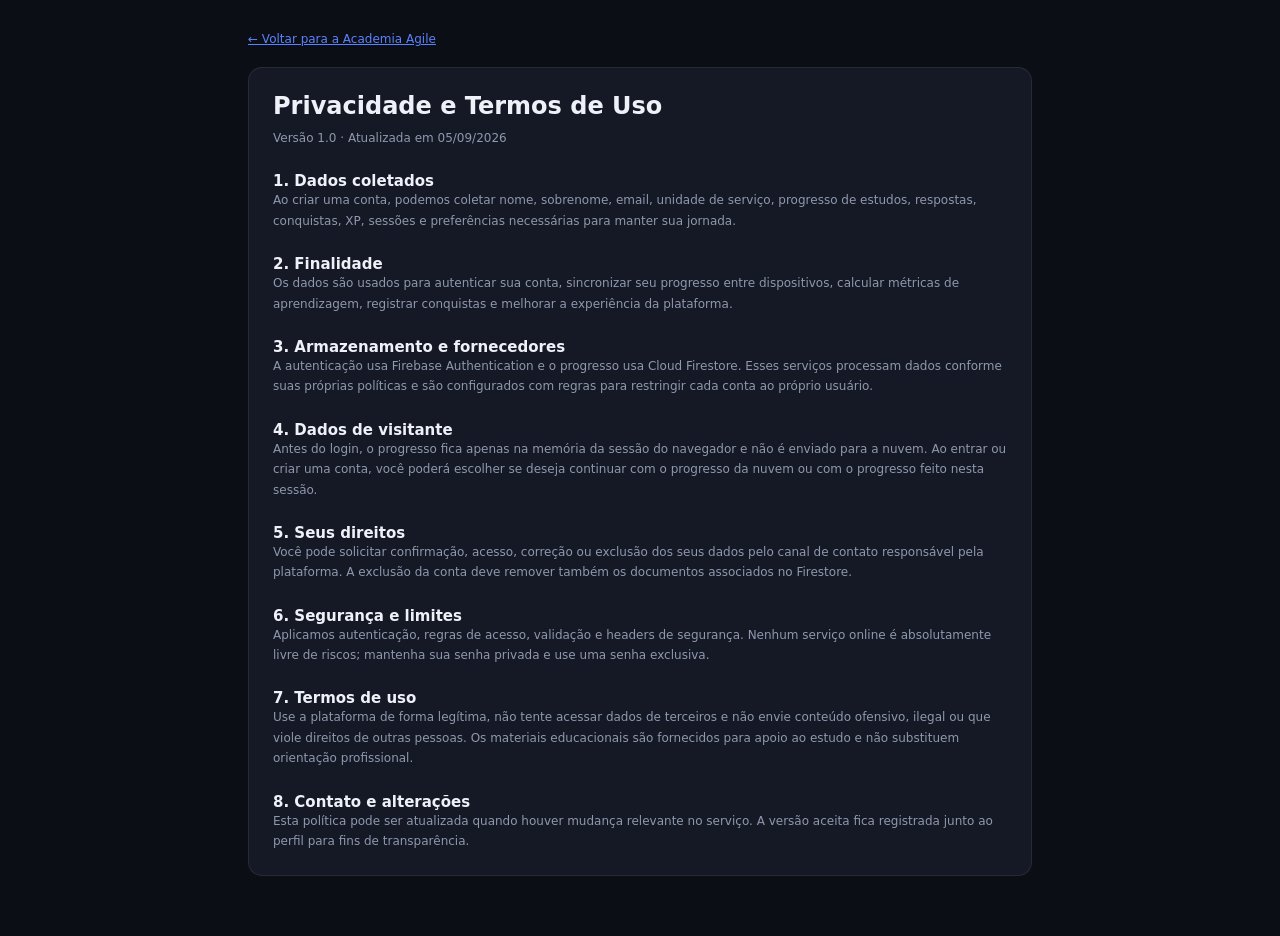
==== data-policy.html @ 2777b028 "Migra autenticacao e dados para Firebase" ====
<!DOCTYPE html>
<html lang="pt-BR">
<head>
  <meta charset="UTF-8">
  <meta name="viewport" content="width=device-width, initial-scale=1">
  <meta name="theme-color" content="#0b1020">
  <title>Privacidade e Termos - Academia Agile</title>
  <link rel="stylesheet" href="css/styles.css">
</head>
<body>
  <main class="legal-page">
    <a class="legal-back" href="index.html">← Voltar para a Academia Agile</a>
    <article class="legal-content">
      <h1>Privacidade e Termos de Uso</h1>
      <p class="muted">Versão 1.0 · Atualizada em 05/09/2026</p>

      <h2>1. Dados coletados</h2>
      <p>Ao criar uma conta, podemos coletar nome, sobrenome, email, unidade de serviço, progresso de estudos, respostas, conquistas, XP, sessões e preferências necessárias para manter sua jornada.</p>

      <h2>2. Finalidade</h2>
      <p>Os dados são usados para autenticar sua conta, sincronizar seu progresso entre dispositivos, calcular métricas de aprendizagem, registrar conquistas e melhorar a experiência da plataforma.</p>

      <h2>3. Armazenamento e fornecedores</h2>
      <p>A autenticação usa Firebase Authentication e o progresso usa Cloud Firestore. Esses serviços processam dados conforme suas próprias políticas e são configurados com regras para restringir cada conta ao próprio usuário.</p>

      <h2>4. Dados de visitante</h2>
      <p>Antes do login, o progresso fica apenas na memória da sessão do navegador e não é enviado para a nuvem. Ao entrar ou criar uma conta, você poderá escolher se deseja continuar com o progresso da nuvem ou com o progresso feito nesta sessão.</p>

      <h2>5. Seus direitos</h2>
      <p>Você pode solicitar confirmação, acesso, correção ou exclusão dos seus dados pelo canal de contato responsável pela plataforma. A exclusão da conta deve remover também os documentos associados no Firestore.</p>

      <h2>6. Segurança e limites</h2>
      <p>Aplicamos autenticação, regras de acesso, validação e headers de segurança. Nenhum serviço online é absolutamente livre de riscos; mantenha sua senha privada e use uma senha exclusiva.</p>

      <h2>7. Termos de uso</h2>
      <p>Use a plataforma de forma legítima, não tente acessar dados de terceiros e não envie conteúdo ofensivo, ilegal ou que viole direitos de outras pessoas. Os materiais educacionais são fornecidos para apoio ao estudo e não substituem orientação profissional.</p>

      <h2>8. Contato e alterações</h2>
      <p>Esta política pode ser atualizada quando houver mudança relevante no serviço. A versão aceita fica registrada junto ao perfil para fins de transparência.</p>
    </article>
  </main>
</body>
</html>
---- css/styles.css ----
*{box-sizing:border-box;margin:0;padding:0}
html{scroll-behavior:auto;overflow-anchor:none}
:root{
  --bg:#0b0e14;--surface:#141925;--s2:#1b2130;--s3:#252d3d;
  --border:rgba(255,255,255,.08);--border2:rgba(255,255,255,.15);
  --text:#eef1f7;--muted:#8f98ad;
  --accent:#5b82ff;--green:#23d56e;--red:#ff6e7b;
  --amber:#f6c343;--violet:#a77bff;--r:12px;--rl:18px;
  --font:Inter,system-ui,sans-serif;--mono:"JetBrains Mono",monospace;
}
body{margin:0;background:var(--bg);color:var(--text);font-family:var(--font);overflow-x:hidden}
button,a{font:inherit}
.top{position:sticky;top:0;z-index:50;background:rgba(11,14,20,.97);backdrop-filter:blur(12px);border-bottom:1px solid var(--border)}
.toprow{display:flex;align-items:center;gap:12px;padding:12px 16px}
.logo{width:36px;height:36px;display:grid;place-items:center;border:1px solid var(--accent);background:rgba(91,130,255,.12);border-radius:10px;overflow:hidden;flex-shrink:0}
.logo img{width:100%;height:100%;object-fit:contain;display:block}
.brand b{display:block;font-size:13px;line-height:1.2}
.brand span{display:block;color:var(--muted);font-size:10px;margin-top:1px;white-space:nowrap;overflow:hidden;text-overflow:ellipsis;max-width:200px}
.xp{margin-left:auto;padding:6px 11px;border:1px solid var(--accent);border-radius:999px;color:var(--accent);font-family:var(--mono);font-size:11px;font-weight:700;white-space:nowrap}
.nav{display:flex;gap:5px;padding:0 12px 9px}
.nav button{flex:1;border:1px solid var(--border);background:var(--s2);color:var(--muted);border-radius:9px;padding:8px 4px;cursor:pointer;font-size:11px;transition:all .15s}
.nav button.active{color:#fff;border-color:var(--accent);background:rgba(91,130,255,.12)}
.progress{background:var(--surface);padding:9px 16px 8px;border-bottom:1px solid var(--border)}
.levels{display:flex;justify-content:space-between;gap:3px;margin-bottom:6px}
.lev{flex:1;text-align:center;color:var(--muted);font-size:9px;line-height:1.3;transition:color .3s}
.lev span{display:block;font-size:13px;margin-bottom:1px}
.lev.active{color:#fff;font-weight:700}
.track{height:6px;background:var(--s3);border-radius:99px;overflow:hidden}
.fill{height:100%;width:5%;background:var(--accent);transition:.4s ease}
.badge{display:inline-block;margin-top:6px;padding:4px 9px;border-radius:999px;font-size:10px;background:rgba(91,130,255,.12);color:var(--accent);border:1px solid rgba(91,130,255,.35)}
.main{max-width:860px;margin:0 auto;padding:14px 13px 80px}
.screen{display:none}
.screen.active{display:block}
.hero{background:linear-gradient(135deg,rgba(91,130,255,.14),rgba(167,123,255,.08));border:1px solid var(--border2);border-radius:20px;padding:18px;margin-bottom:12px}
.hero h1{margin:0 0 5px;font-size:21px;line-height:1.25}
.hero p{margin:0;color:var(--muted);font-size:12px;line-height:1.6}
.grid{display:grid;grid-template-columns:repeat(2,minmax(0,1fr));gap:10px}
.card{background:var(--surface);border:1px solid var(--border);border-radius:var(--rl);padding:14px}
.card h3,.card h4{margin:0 0 6px;font-size:14px}
.btn{border:0;background:var(--accent);color:#fff;border-radius:10px;padding:10px 13px;font-weight:700;cursor:pointer;font-size:13px;transition:opacity .15s}
.btn:hover{opacity:.88}
.btn.secondary{background:var(--s2);border:1px solid var(--border2);color:var(--text)}
.btn.ghost{background:transparent;border:1px solid var(--border2);color:var(--text)}
.actions{display:flex;gap:8px;flex-wrap:wrap;margin-top:10px}
.stats{display:grid;grid-template-columns:repeat(4,1fr);gap:8px}
.stat{background:var(--surface);border:1px solid var(--border);border-radius:11px;padding:11px;text-align:center}
.stat b{font:700 18px var(--mono);display:block}
.stat span{display:block;color:var(--muted);font-size:10px;margin-top:2px}
.section-title{font-size:11px;color:var(--muted);text-transform:uppercase;letter-spacing:.08em;margin:14px 0 8px}
.skill{display:flex;align-items:center;gap:10px;padding:9px 0;border-bottom:1px solid var(--border)}
.skill:last-child{border-bottom:0}
.skill-name{width:145px;font-size:12px;flex-shrink:0}
.bar{flex:1;height:5px;background:var(--s3);border-radius:99px;overflow:hidden}
.bar i{display:block;height:100%;background:var(--accent)}
.pct{width:105px;text-align:right;white-space:nowrap;font:11px var(--mono);color:var(--muted)}
.qtop{display:flex;align-items:center;gap:8px;margin-bottom:11px;flex-wrap:wrap}
.qcount{margin-left:auto;font:11px var(--mono);color:var(--muted)}
.tag{padding:3px 8px;border-radius:999px;font-size:10px;font-weight:700;border:1px solid var(--border2);color:var(--accent);background:rgba(91,130,255,.08)}
.qcard{background:var(--surface);border:1px solid var(--border);border-radius:var(--rl);padding:18px;margin-bottom:11px}
.qtext{font-size:16px;font-weight:600;line-height:1.55;margin-bottom:14px}
.opts{display:flex;flex-direction:column;gap:7px}
.opt{width:100%;text-align:left;padding:12px 13px;border-radius:10px;background:var(--s2);border:1px solid var(--border2);color:var(--text);cursor:pointer;display:flex;gap:10px;align-items:flex-start;transition:all .12s;font-size:13px}
.opt:hover:not(:disabled){border-color:var(--accent);transform:translateX(2px)}
.opt:disabled{cursor:default}
.letter{min-width:20px;height:20px;border-radius:5px;background:var(--s3);display:grid;place-items:center;font:10px var(--mono);flex:none}
.opt.correct{background:rgba(35,213,110,.1);border-color:var(--green)}
.opt.correct .letter{background:var(--green);color:#000}
.opt.wrong{background:rgba(255,110,123,.1);border-color:var(--red)}
.opt.wrong .letter{background:var(--red);color:#fff}
.feedback{display:none}
.feedback.show{display:block}
.fb{border-radius:14px;padding:13px;margin:9px 0;border:1px solid var(--border2);background:var(--surface)}
.fb.ok{border-color:rgba(35,213,110,.3)}
.fb.err{border-color:rgba(255,110,123,.3)}
.fb h4{margin:0 0 6px;font-size:13px}
.material{display:flex;align-items:center;gap:10px;padding:10px 11px;background:rgba(91,130,255,.08);border:1px solid rgba(91,130,255,.25);border-radius:11px;text-decoration:none;color:var(--text);margin-top:9px}
.material:hover{background:rgba(91,130,255,.15)}
.play{width:36px;height:28px;border-radius:7px;background:rgba(91,130,255,.2);display:grid;place-items:center;flex-shrink:0;font-size:12px}
.material small{display:block;color:var(--muted);margin-top:1px;font-size:10px}
.recovery-video{margin-top:10px;aspect-ratio:16/9;border:1px solid var(--border2);border-radius:11px;overflow:hidden;background:#000}
.recovery-video iframe{display:block;width:100%;height:100%;border:0}
.next{width:100%;margin-top:8px}
.study-grid{display:grid;grid-template-columns:repeat(2,minmax(0,1fr));gap:10px}
.study-card{background:var(--surface);border:1px solid var(--border);border-radius:14px;padding:13px}
.study-card .meta{display:flex;gap:5px;flex-wrap:wrap;margin:7px 0}
.chip{font-size:9px;padding:3px 7px;border-radius:999px;background:var(--s3);color:var(--muted)}
.achievement{display:flex;gap:10px;align-items:center;padding:10px;border:1px solid var(--border);border-radius:11px;background:var(--surface)}
.aicon{font-size:20px}
.timeline{display:flex;flex-direction:column;gap:7px}
.row{display:flex;justify-content:space-between;gap:12px;padding:9px;border-bottom:1px solid var(--border);font-size:11px}
.exam-box{border:1px solid rgba(246,195,67,.3);background:rgba(246,195,67,.06);border-radius:13px;padding:12px;margin-bottom:11px}
.promo{padding:16px;border-radius:15px;text-align:center;background:linear-gradient(135deg,rgba(35,213,110,.13),rgba(91,130,255,.1));border:1px solid rgba(35,213,110,.25)}
.muted{color:var(--muted)}
.small{font-size:11px}
.mission{border-left:3px solid var(--accent)}
.action-grid{display:grid;grid-template-columns:1fr;gap:8px;margin-top:12px}
.action-btn{display:flex;align-items:center;gap:10px;padding:13px 16px;border-radius:13px;border:1px solid var(--border2);background:var(--s2);color:var(--text);cursor:pointer;font-size:14px;font-weight:500;transition:all .15s;text-align:left;width:100%}
.action-btn:hover{background:var(--s3);transform:translateX(2px)}
.action-btn.primary{background:var(--accent);border-color:var(--accent);color:#fff}
.action-btn.primary:hover{opacity:.9;transform:translateX(2px)}
.action-btn .aicon{font-size:20px;flex-shrink:0;width:36px;height:36px;border-radius:9px;background:rgba(255,255,255,.1);display:grid;place-items:center}
.action-btn.primary .aicon{background:rgba(255,255,255,.2)}
.action-btn .alabel{flex:1}
.action-btn .alabel b{display:block;font-size:14px;line-height:1.2}
.action-btn .alabel span{display:block;font-size:11px;opacity:.7;margin-top:2px}
.action-btn .achev{color:rgba(255,255,255,.5);font-size:16px}
.auth-strip{display:flex;align-items:center;gap:8px;padding:10px 14px;border-radius:11px;background:rgba(91,130,255,.08);border:1px solid rgba(91,130,255,.2);margin-bottom:10px;cursor:pointer;transition:all .15s}
.auth-strip:hover{background:rgba(91,130,255,.15)}
.auth-strip .acloud{font-size:18px}
.auth-strip .atext b{display:block;font-size:13px;color:var(--text)}
.auth-strip .atext span{display:block;font-size:11px;color:var(--muted)}
.auth-strip .achev{margin-left:auto;color:var(--muted);font-size:14px}

.lock{opacity:.45}
.empty{padding:20px;text-align:center;color:var(--muted);font-size:12px}
.review-item{padding:11px 0;border-bottom:1px solid var(--border)}
.review-item:last-child{border-bottom:0}
.review-q{font-size:12px;font-weight:600;line-height:1.45}
.review-line{font-size:11px;margin-top:3px}
.wrongtxt{color:var(--red)}
.righttxt{color:var(--green)}
.toast{position:fixed;top:68px;right:13px;z-index:200;background:var(--green);color:#06150a;padding:7px 12px;border-radius:999px;font:700 12px var(--mono);transform:translateY(-5px);opacity:0;transition:.25s;pointer-events:none}
.toast.show{opacity:1;transform:none}
.modal{position:fixed;inset:0;background:rgba(0,0,0,.6);display:none;align-items:flex-end;z-index:100}
.modal.show{display:flex}
.modal-card{width:100%;max-width:860px;margin:0 auto;background:var(--surface);border:1px solid var(--border2);border-radius:20px 20px 0 0;padding:16px;max-height:88vh;overflow:auto}
.x{float:right;border:0;background:transparent;color:var(--muted);font-size:22px;cursor:pointer}
@media(max-width:640px){
  .grid,.study-grid{grid-template-columns:1fr}
  .stats{grid-template-columns:1fr 1fr}
  .skill-name{width:110px}
  .qtext{font-size:15px}
  .nav button{font-size:10px;padding:7px 3px}
  .brand span{max-width:160px}
  .hero h1{font-size:18px}
  .hero{padding:14px}
  .main{padding:12px 11px 80px}
}

/* =============================================
   Jornada — Header, Nav icons, Journey Track
   ============================================= */

/* ---- Top bar ---- */
.top { max-width: none; }
.toprow { max-width: 1180px; margin: 0 auto; }
.top-spacer { flex: 1; }
.top-stat {
  min-width: 88px; padding: 6px 11px;
  border: 1px solid var(--border); border-radius: 10px;
  background: rgba(20,25,37,.75); font-size: 11px;
  text-align: center; line-height: 1.15;
}
.top-stat span { margin-right: 3px; }
.top-stat b { font: 700 12px var(--mono); }
.top-stat small { display: block; color: var(--muted); font-size: 8px; margin-top: 2px; }

.avatar-btn, .icon-btn {
  border: 1px solid var(--border2); background: var(--s2);
  color: var(--text); border-radius: 10px; cursor: pointer;
}
.avatar-btn {
  height: 40px; padding: 4px 8px;
  display: flex; align-items: center; gap: 6px;
}
.avatar-btn span:first-child {
  width: 28px; height: 28px; border-radius: 50%;
  display: grid; place-items: center;
  background: rgba(91,130,255,.2); border: 1px solid var(--accent); font-size: 10px;
}
.icon-btn { width: 40px; height: 40px; background: transparent; }

/* ---- Nav ícones SVG ---- */
.nav-icon {
  display: block; width: 20px; height: 20px;
  margin: 0 auto 3px; transition: stroke .15s;
}
.nav button {
  display: flex; flex-direction: column;
  align-items: center; justify-content: center;
  padding: 8px 6px 7px;
}
.nav button.active .nav-icon { stroke: var(--accent); }
.nav button:not(.active) .nav-icon { stroke: var(--muted); }
.nav button span { font-size: 10px; line-height: 1; }

/* ---- Layout principal ---- */
.main { max-width: 1180px; padding: 16px 10px 80px; }
.home-level-grid {
  display: grid;
  grid-template-columns: minmax(0, 2.3fr) minmax(230px, .75fr);
  gap: 10px;
}

/* ---- Level card simplificado (só journey track) ---- */
.level-card { padding: 16px; }
.level-card--journey-only { padding: 14px 16px 18px; }

.eyebrow {
  font-size: 9px; font-weight: 700; letter-spacing: .1em;
  color: var(--muted); text-transform: uppercase; margin-bottom: 10px;
}

/* ---- Journey Track — evolução das onças ---- */
.journey-track {
  display: flex;
  justify-content: space-between;
  align-items: flex-end;
  gap: 0;
  min-height: 140px;
  position: relative;
}

/* Linha conectora — fica atrás das imagens */
.journey-track::before {
  content: '';
  position: absolute;
  bottom: 28px;
  left: 5%; right: 5%;
  height: 2px;
  background: linear-gradient(
    90deg,
    var(--green) var(--track-fill, 20%),
    var(--border2) var(--track-fill, 20%)
  );
  z-index: 0;
}

.journey-node {
  flex: 1;
  display: flex; flex-direction: column;
  align-items: center; gap: 6px;
  position: relative; z-index: 1;
}
/* Esconde o span legado (bolinhas antigas) */
.journey-node > span { display: none; }

/* ---- Wrapper da imagem: corpo inteiro, sem fundo ---- */
.track-mascot-wrap {
  position: relative;
  width: 90px; height: 120px;
  display: flex; align-items: flex-end; justify-content: center;
  background: transparent; overflow: visible;
}

/* Imagem full-body com transparência (PNG sem fundo) */
.track-mascot-img {
  width: 100%; height: 100%;
  object-fit: contain;
  object-position: center bottom;
  display: block;
  background: transparent;
  transition: filter .35s, opacity .35s, transform .35s;
}

/* ---- Estados visuais das onças ---- */

/* Concluído: colorido, levemente opaco */
.journey-node--completed .track-mascot-img { opacity: .72; }

/* Atual: colorido, elevado, glow azul */
.journey-node--current .track-mascot-img {
  transform: scale(1.13) translateY(-8px);
  filter: drop-shadow(0 6px 16px rgba(91,130,255,.55));
}

/* Próximo: silhueta preta pulsante com glow azul */
.journey-node--next .track-mascot-img {
  filter: brightness(0) saturate(0);
  opacity: .58;
  animation: shadow-pulse-next 3s ease-in-out infinite;
}

/* Bloqueados: silhueta preta escura, sem movimento */
.journey-node--locked .track-mascot-img {
  filter: brightness(0) saturate(0);
  opacity: .20;
}

@keyframes shadow-pulse-next {
  0%, 100% {
    opacity: .50;
    filter: brightness(0) saturate(0);
  }
  50% {
    opacity: .72;
    filter: brightness(0) saturate(0) drop-shadow(0 0 12px rgba(91,130,255,.65));
  }
}

/* ---- Anel pulsante no nível atual ---- */
.track-mascot-ring {
  position: absolute;
  bottom: -4px;
  left: 50%; transform: translateX(-50%);
  width: 54px; height: 54px;
  border-radius: 50%;
  border: 2px solid var(--accent);
  box-shadow: 0 0 0 4px rgba(91,130,255,.12), 0 0 16px rgba(91,130,255,.4);
  animation: ring-pulse 2.5s ease-in-out infinite;
  pointer-events: none;
}

@keyframes ring-pulse {
  0%, 100% { box-shadow: 0 0 0 4px rgba(91,130,255,.12), 0 0 16px rgba(91,130,255,.4); }
  50%       { box-shadow: 0 0 0 8px rgba(91,130,255,.06), 0 0 28px rgba(91,130,255,.65); }
}

/* ---- Badge ✓ nos concluídos ---- */
.track-mascot-check {
  position: absolute;
  top: 0; right: -2px;
  width: 20px; height: 20px; border-radius: 50%;
  background: var(--green); color: #062317;
  font-size: 9px; font-weight: 900;
  display: grid; place-items: center;
  border: 2px solid rgba(0,0,0,.35);
  box-shadow: 0 2px 6px rgba(0,0,0,.4);
}

/* ---- Label abaixo da onça ---- */
.track-mascot-label {
  font-size: 9px; font-weight: 700; text-align: center;
  line-height: 1.2; letter-spacing: .03em;
  max-width: 90px; white-space: nowrap;
  overflow: hidden; text-overflow: ellipsis;
}
.journey-node--completed .track-mascot-label { color: var(--green); }
.journey-node--current   .track-mascot-label { color: var(--accent); font-size: 10px; }
.journey-node--next      .track-mascot-label { color: rgba(91,130,255,.5); font-style: italic; }
.journey-node--locked    .track-mascot-label { color: rgba(255,255,255,.18); }

/* ---- Número do nível (mini, acima do label) ---- */
.track-level-num {
  font-size: 8px; letter-spacing: .06em; text-transform: uppercase;
  color: rgba(255,255,255,.2);
}
.journey-node--current   .track-level-num { color: rgba(91,130,255,.7); }
.journey-node--completed .track-level-num { color: rgba(35,213,110,.6); }

/* ---- Goal card ---- */
.goal-card h2 { font-size: 15px; margin: 8px 0; }
.goal-card p { font-size: 10px; margin-bottom: 8px; }
.goal-card small { display: block; color: var(--muted); font-size: 9px; margin-top: 7px; }
.goal-card .bar { height: 6px; }
.goal-btn { width: 100%; margin-top: 10px; padding: 7px 9px; font-size: 9px; }

/* ---- Home action grid ---- */
.home-action-grid {
  display: grid;
  grid-template-columns: minmax(0, 2.4fr) 150px 150px;
  gap: 10px; margin-top: 12px;
}
.continue-card {
  padding: 16px;
  background: linear-gradient(135deg, rgba(39,70,190,.9), rgba(26,43,115,.85));
  border-color: rgba(91,130,255,.55);
}
.continue-top { display: flex; justify-content: space-between; align-items: center; color: #aab9ff; font-size: 8px; letter-spacing: .08em; }
.continue-top b { color: #fff; font-size: 8px; letter-spacing: 0; }
.continue-content { display: flex; align-items: center; gap: 14px; margin: 10px 0 13px; }
.target-icon {
  width: 58px; height: 58px; border-radius: 50%;
  display: grid; place-items: center;
  border: 5px solid rgba(255,255,255,.15);
  outline: 2px solid rgba(255,255,255,.2);
  font-size: 28px; flex: none;
}
.continue-info { min-width: 0; flex: 1; }
.continue-info h2 { font-size: 17px; margin: 0 0 5px; }
.continue-info p { font-size: 10px; color: #d6dcff; margin: 2px 0; }
.continue-info .progress-line { margin-top: 9px; height: 6px; background: rgba(255,255,255,.12); border-radius: 99px; overflow: hidden; }
.continue-info .progress-line i { display: block; height: 100%; width: 8%; background: var(--green); border-radius: 99px; }
.continue-content > strong { color: #fff; font-size: 9px; white-space: nowrap; }
.primary-action, .green-action, .purple-action { width: 100%; border: 0; border-radius: 7px; padding: 8px 10px; cursor: pointer; font-size: 10px; font-weight: 700; }
.primary-action { background: #fff; color: #233a9b; }
.daily-card, .recommended-card { padding: 13px; }
.daily-card { background: linear-gradient(145deg, rgba(8,63,48,.9), rgba(10,47,38,.9)); border-color: rgba(35,213,110,.18); }
.recommended-card { background: linear-gradient(145deg, rgba(54,28,83,.9), rgba(38,25,64,.9)); border-color: rgba(167,123,255,.2); }
.card-label { font-size: 8px; color: var(--muted); letter-spacing: .08em; }
.daily-card h3, .recommended-card h3 { font-size: 11px; margin: 12px 0 9px; }
.daily-card p, .daily-card small, .recommended-card p { font-size: 9px; color: var(--muted); }
.daily-card p { color: var(--green); margin-bottom: 3px; }
.mini-progress { height: 5px; background: rgba(255,255,255,.1); border-radius: 99px; overflow: hidden; margin: 9px 0; }
.mini-progress i { display: block; height: 100%; width: 0; background: var(--green); }
.recommended-card strong { display: block; margin-top: 4px; color: var(--violet); font: 700 15px var(--mono); }
.recommended-card .mini-progress i { background: var(--violet); }
.green-action { background: rgba(35,213,110,.8); color: #062317; }
.purple-action { background: rgba(117,55,220,.8); color: #fff; }

/* ---- Journey explainer ---- */
.journey-explainer {
  margin-top: 45px;
  background: linear-gradient(180deg, rgba(20,25,37,.95), rgba(12,17,27,.95));
  border: 1px solid var(--border); border-radius: 14px; padding: 15px 18px;
}
.journey-explainer h2 { font-size: 12px; margin-bottom: 13px; }
.explainer-grid { display: grid; grid-template-columns: repeat(5,1fr); }
.explainer-grid > div { display: flex; gap: 9px; padding: 4px 13px; border-right: 1px solid var(--border); }
.explainer-grid > div:last-child { border-right: 0; }
.explainer-grid span { font-size: 24px; }
.explainer-grid b { font-size: 9px; }
.explainer-grid p { color: var(--muted); font-size: 8px; line-height: 1.45; margin-top: 4px; }
.sync-strip { margin-top: 12px; padding: 10px; border: 1px solid var(--border); border-radius: 11px; display: flex; align-items: center; gap: 8px; font-size: 9px; }
.sync-strip small { color: var(--muted); flex: 1; }
.sync-strip b { color: var(--green); font-size: 8px; }

/* ---- Métricas ---- */
.metrics-overview { display: grid; grid-template-columns: repeat(4,1fr); gap: 10px; }
.metric-big { background: var(--surface); border: 1px solid var(--border); border-radius: 13px; padding: 15px; }
.metric-big b { display: block; font: 700 24px var(--mono); }
.metric-big span { color: var(--muted); font-size: 10px; }
.metric-big .metric-note { color: var(--muted); font-size: 9px; margin-top: 5px; }
.metric-focus { display: flex; justify-content: space-between; align-items: center; padding: 11px 0; border-bottom: 1px solid var(--border); }
.metric-focus:last-child { border-bottom: 0; }
.metric-focus b { font-size: 11px; }
.metric-focus span { color: var(--violet); font: 11px var(--mono); }
.metric-focus-action { margin-left: 8px; padding: 5px 9px; font: 10px var(--sans); }

/* ---- Responsivo ---- */
@media (max-width: 900px) {
  .home-level-grid, .home-action-grid { grid-template-columns: 1fr; }
  .explainer-grid { grid-template-columns: 1fr 1fr; }
  .explainer-grid > div { border-right: 0; }
  .metrics-overview { grid-template-columns: 1fr 1fr; }
  .top-stat { display: none; }
  .journey-track { gap: 2px; }
}

@media (max-width: 640px) {
  .main { padding: 10px 8px 70px; }
  .toprow { padding: 9px 10px; }
  .brand span { max-width: 140px; }
  .nav { padding: 0 7px 7px; }
  .nav button { padding: 9px 2px; }
  .nav button span { display: block; font-size: 9px; margin: 2px 0 0; }
  .nav-icon { width: 18px; height: 18px; }
  .track-mascot-wrap { width: 58px; height: 80px; }
  .track-mascot-label { font-size: 8px; max-width: 58px; }
  .journey-track { min-height: 100px; }
  .journey-track::before { bottom: 18px; }
  .explainer-grid { grid-template-columns: 1fr; }
  .explainer-grid > div { border-bottom: 1px solid var(--border); padding: 9px 0; }
  .explainer-grid > div:last-child { border-bottom: 0; }
  .sync-strip { flex-wrap: wrap; }
  .sync-strip small { flex-basis: 100%; }
  .metrics-overview { grid-template-columns: 1fr 1fr; }
  .continue-content > strong { display: none; }
}


/* =============================================
   Auth Modal — novo design
   ============================================= */

.modal {
  position: fixed; inset: 0;
  background: rgba(0,0,0,.72);
  backdrop-filter: blur(6px);
  display: none; align-items: center; justify-content: center;
  z-index: 200; padding: 16px;
}
.modal.show { display: flex; }

.modal-card {
  width: 100%; max-width: 520px;
  background: #141925;
  border: 1px solid rgba(255,255,255,.1);
  border-radius: 20px;
  padding: 0;
  max-height: 92vh; overflow-y: auto;
  box-shadow: 0 32px 80px rgba(0,0,0,.6);
  position: relative;
}

.x {
  position: absolute; top: 14px; right: 16px;
  width: 30px; height: 30px; border-radius: 50%;
  background: rgba(255,255,255,.07); border: none;
  color: var(--muted); font-size: 16px; cursor: pointer;
  display: grid; place-items: center; z-index: 1;
  transition: background .15s;
}
.x:hover { background: rgba(255,255,255,.14); color: #fff; }

.auth-modal { padding: 28px 28px 32px; }

.auth-header {
  display: flex; align-items: center; gap: 14px;
  margin-bottom: 24px;
}
.auth-logo {
  width: 64px; height: 64px; border-radius: 16px;
  object-fit: cover;
  border: 2px solid rgba(91,130,255,.3);
  box-shadow: 0 4px 16px rgba(91,130,255,.2);
}
.auth-title {
  font-size: 18px; font-weight: 800; margin: 0;
  background: linear-gradient(135deg, #fff 40%, #5b82ff);
  -webkit-background-clip: text; -webkit-text-fill-color: transparent;
}
.auth-subtitle { font-size: 11px; color: var(--muted); margin-top: 2px; }

.auth-tabs {
  display: flex;
  background: rgba(255,255,255,.05);
  border-radius: 10px; padding: 4px;
  margin-bottom: 24px; gap: 0;
}
.auth-tab {
  flex: 1; padding: 9px 0; border: none; background: transparent;
  border-radius: 7px; font-size: 13px; font-weight: 600;
  color: var(--muted); cursor: pointer; transition: all .2s;
}
.auth-tab--active {
  background: var(--accent); color: #fff;
  box-shadow: 0 2px 8px rgba(91,130,255,.4);
}

.auth-form { display: flex; flex-direction: column; gap: 14px; }
.auth-form--hidden { display: none; }
.auth-row { display: grid; grid-template-columns: 1fr 1fr; gap: 12px; }
.auth-field { display: flex; flex-direction: column; gap: 6px; }
.auth-label {
  font-size: 11px; font-weight: 700; letter-spacing: .04em;
  color: rgba(255,255,255,.6); text-transform: uppercase;
}

.auth-input-wrap { position: relative; display: flex; align-items: center; }

.auth-icon {
  position: absolute; left: 12px;
  width: 16px; height: 16px; stroke: var(--muted);
  pointer-events: none; z-index: 1;
}

.auth-input {
  width: 100%; padding: 11px 14px 11px 38px;
  background: rgba(255,255,255,.05);
  border: 1px solid rgba(255,255,255,.1);
  border-radius: 10px; color: #fff;
  font-size: 13px; font-family: inherit;
  transition: border-color .2s, box-shadow .2s;
  appearance: none; -webkit-appearance: none;
}
.auth-input:focus {
  outline: none;
  border-color: var(--accent);
  box-shadow: 0 0 0 3px rgba(91,130,255,.18);
}
.auth-input::placeholder { color: rgba(255,255,255,.25); }

.auth-select { cursor: pointer; padding-right: 36px; }
.auth-select option { background: #1a2235; color: #fff; }
.auth-select optgroup { color: var(--muted); font-size: 11px; }
.auth-chevron {
  position: absolute; right: 12px; top: 50%; transform: translateY(-50%);
  width: 16px; height: 16px; stroke: var(--muted); pointer-events: none;
}

.auth-error {
  display: none; padding: 10px 14px; border-radius: 8px;
  background: rgba(255,80,80,.12); border: 1px solid rgba(255,80,80,.25);
  color: #ff8080; font-size: 12px; font-weight: 500;
}
.auth-error.show { display: block; }

.auth-submit {
  width: 100%; padding: 13px 20px; margin-top: 4px;
  background: linear-gradient(135deg, #4a6ee0, #5b82ff);
  border: none; border-radius: 10px; color: #fff;
  font-size: 14px; font-weight: 700; cursor: pointer;
  display: flex; align-items: center; justify-content: center; gap: 8px;
  transition: opacity .2s, transform .1s;
  box-shadow: 0 4px 16px rgba(91,130,255,.35);
}
.auth-submit:hover { opacity: .92; transform: translateY(-1px); }
.auth-submit:active { transform: translateY(0); }
.auth-submit:disabled { opacity: .5; cursor: not-allowed; transform: none; }
.consent-check { display: flex; align-items: flex-start; gap: 8px; color: var(--muted); font-size: 10px; line-height: 1.45; }
.consent-check input { margin-top: 2px; accent-color: var(--accent); }
.consent-check a { color: var(--accent); }
.data-choice-actions { display: grid; gap: 8px; margin-top: 16px; }
.data-choice .tiny { margin-top: 12px; font-size: 9px; }
.legal-page { max-width: 820px; margin: 0 auto; padding: 28px 18px 60px; }
.legal-back { color: var(--accent); font-size: 12px; }
.legal-content { margin-top: 20px; padding: 24px; background: var(--surface); border: 1px solid var(--border); border-radius: 14px; }
.legal-content h1 { margin-bottom: 8px; }
.legal-content h2 { margin-top: 24px; font-size: 15px; }
.legal-content p { color: var(--muted); font-size: 12px; line-height: 1.7; }

@media (max-width: 540px) {
  .auth-modal { padding: 20px 18px 24px; }
  .auth-row { grid-template-columns: 1fr; }
  .modal-card { border-radius: 16px; }
}
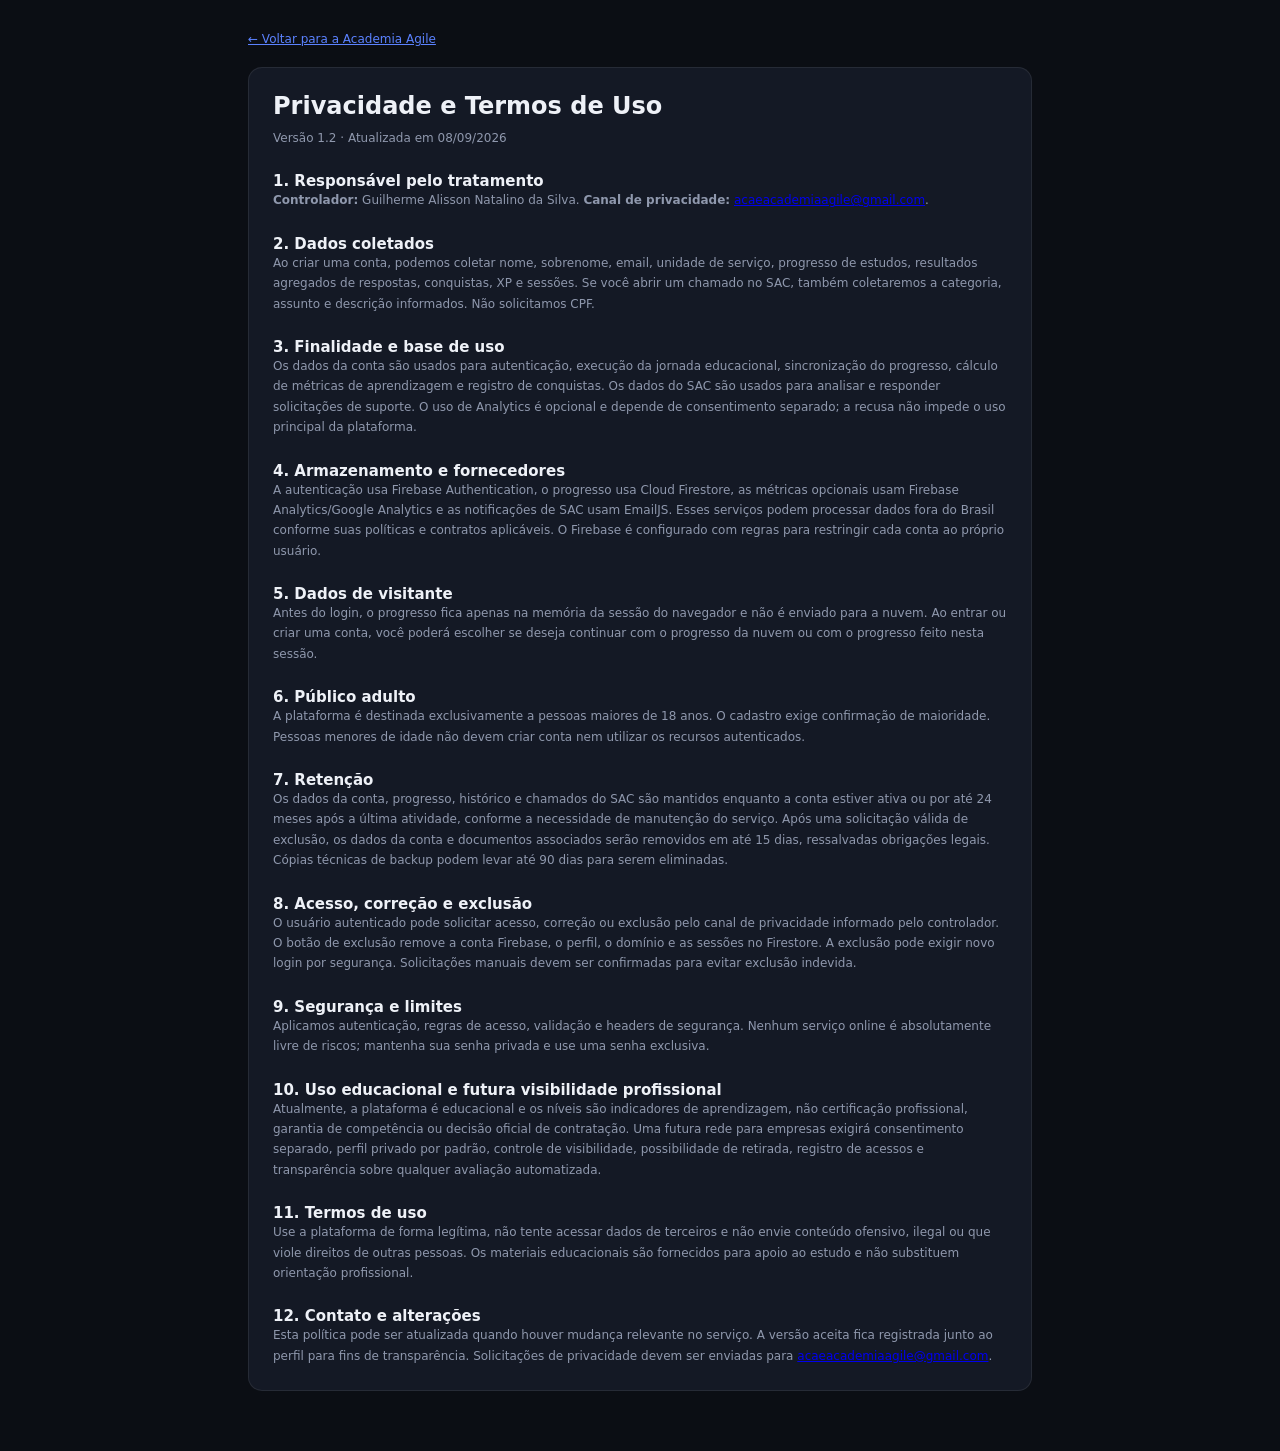
==== commit d7b337f1: "Adiciona suporte, EmailJS e manual de uso" ====
--- a/data-policy.html
+++ b/data-policy.html
@@ -12,31 +12,43 @@
     <a class="legal-back" href="index.html">← Voltar para a Academia Agile</a>
     <article class="legal-content">
       <h1>Privacidade e Termos de Uso</h1>
-      <p class="muted">Versão 1.0 · Atualizada em 05/09/2026</p>
+      <p class="muted">Versão 1.2 · Atualizada em 08/09/2026</p>
 
-      <h2>1. Dados coletados</h2>
-      <p>Ao criar uma conta, podemos coletar nome, sobrenome, email, unidade de serviço, progresso de estudos, respostas, conquistas, XP, sessões e preferências necessárias para manter sua jornada.</p>
+      <h2>1. Responsável pelo tratamento</h2>
+      <p><strong>Controlador:</strong> Guilherme Alisson Natalino da Silva. <strong>Canal de privacidade:</strong> <a href="mailto:acaeacademiaagile@gmail.com">acaeacademiaagile@gmail.com</a>.</p>
 
-      <h2>2. Finalidade</h2>
-      <p>Os dados são usados para autenticar sua conta, sincronizar seu progresso entre dispositivos, calcular métricas de aprendizagem, registrar conquistas e melhorar a experiência da plataforma.</p>
+      <h2>2. Dados coletados</h2>
+      <p>Ao criar uma conta, podemos coletar nome, sobrenome, email, unidade de serviço, progresso de estudos, resultados agregados de respostas, conquistas, XP e sessões. Se você abrir um chamado no SAC, também coletaremos a categoria, assunto e descrição informados. Não solicitamos CPF.</p>
 
-      <h2>3. Armazenamento e fornecedores</h2>
-      <p>A autenticação usa Firebase Authentication e o progresso usa Cloud Firestore. Esses serviços processam dados conforme suas próprias políticas e são configurados com regras para restringir cada conta ao próprio usuário.</p>
+      <h2>3. Finalidade e base de uso</h2>
+      <p>Os dados da conta são usados para autenticação, execução da jornada educacional, sincronização do progresso, cálculo de métricas de aprendizagem e registro de conquistas. Os dados do SAC são usados para analisar e responder solicitações de suporte. O uso de Analytics é opcional e depende de consentimento separado; a recusa não impede o uso principal da plataforma.</p>
 
-      <h2>4. Dados de visitante</h2>
+      <h2>4. Armazenamento e fornecedores</h2>
+      <p>A autenticação usa Firebase Authentication, o progresso usa Cloud Firestore, as métricas opcionais usam Firebase Analytics/Google Analytics e as notificações de SAC usam EmailJS. Esses serviços podem processar dados fora do Brasil conforme suas políticas e contratos aplicáveis. O Firebase é configurado com regras para restringir cada conta ao próprio usuário.</p>
+
+      <h2>5. Dados de visitante</h2>
       <p>Antes do login, o progresso fica apenas na memória da sessão do navegador e não é enviado para a nuvem. Ao entrar ou criar uma conta, você poderá escolher se deseja continuar com o progresso da nuvem ou com o progresso feito nesta sessão.</p>
 
-      <h2>5. Seus direitos</h2>
-      <p>Você pode solicitar confirmação, acesso, correção ou exclusão dos seus dados pelo canal de contato responsável pela plataforma. A exclusão da conta deve remover também os documentos associados no Firestore.</p>
+      <h2>6. Público adulto</h2>
+      <p>A plataforma é destinada exclusivamente a pessoas maiores de 18 anos. O cadastro exige confirmação de maioridade. Pessoas menores de idade não devem criar conta nem utilizar os recursos autenticados.</p>
 
-      <h2>6. Segurança e limites</h2>
+      <h2>7. Retenção</h2>
+      <p>Os dados da conta, progresso, histórico e chamados do SAC são mantidos enquanto a conta estiver ativa ou por até 24 meses após a última atividade, conforme a necessidade de manutenção do serviço. Após uma solicitação válida de exclusão, os dados da conta e documentos associados serão removidos em até 15 dias, ressalvadas obrigações legais. Cópias técnicas de backup podem levar até 90 dias para serem eliminadas.</p>
+
+      <h2>8. Acesso, correção e exclusão</h2>
+      <p>O usuário autenticado pode solicitar acesso, correção ou exclusão pelo canal de privacidade informado pelo controlador. O botão de exclusão remove a conta Firebase, o perfil, o domínio e as sessões no Firestore. A exclusão pode exigir novo login por segurança. Solicitações manuais devem ser confirmadas para evitar exclusão indevida.</p>
+
+      <h2>9. Segurança e limites</h2>
       <p>Aplicamos autenticação, regras de acesso, validação e headers de segurança. Nenhum serviço online é absolutamente livre de riscos; mantenha sua senha privada e use uma senha exclusiva.</p>
 
-      <h2>7. Termos de uso</h2>
+      <h2>10. Uso educacional e futura visibilidade profissional</h2>
+      <p>Atualmente, a plataforma é educacional e os níveis são indicadores de aprendizagem, não certificação profissional, garantia de competência ou decisão oficial de contratação. Uma futura rede para empresas exigirá consentimento separado, perfil privado por padrão, controle de visibilidade, possibilidade de retirada, registro de acessos e transparência sobre qualquer avaliação automatizada.</p>
+
+      <h2>11. Termos de uso</h2>
       <p>Use a plataforma de forma legítima, não tente acessar dados de terceiros e não envie conteúdo ofensivo, ilegal ou que viole direitos de outras pessoas. Os materiais educacionais são fornecidos para apoio ao estudo e não substituem orientação profissional.</p>
 
-      <h2>8. Contato e alterações</h2>
-      <p>Esta política pode ser atualizada quando houver mudança relevante no serviço. A versão aceita fica registrada junto ao perfil para fins de transparência.</p>
+      <h2>12. Contato e alterações</h2>
+      <p>Esta política pode ser atualizada quando houver mudança relevante no serviço. A versão aceita fica registrada junto ao perfil para fins de transparência. Solicitações de privacidade devem ser enviadas para <a href="mailto:acaeacademiaagile@gmail.com">acaeacademiaagile@gmail.com</a>.</p>
     </article>
   </main>
 </body>
--- a/css/styles.css
+++ b/css/styles.css
@@ -168,6 +168,8 @@
   display: grid; place-items: center;
   background: rgba(91,130,255,.2); border: 1px solid var(--accent); font-size: 10px;
 }
+.avatar-logo { width: 100%; height: 100%; object-fit: contain; display: block; border-radius: 50%; }
+.avatar-person-icon { width: 22px; height: 22px; color: var(--muted); display: block; }
 .icon-btn { width: 40px; height: 40px; background: transparent; }
 
 /* ---- Nav ícones SVG ---- */
@@ -416,6 +418,34 @@
 .metric-focus b { font-size: 11px; }
 .metric-focus span { color: var(--violet); font: 11px var(--mono); }
 .metric-focus-action { margin-left: 8px; padding: 5px 9px; font: 10px var(--sans); }
+.faq-list { display: grid; gap: 8px; }
+.faq-item { padding: 13px 15px; background: var(--surface); border: 1px solid var(--border); border-radius: 10px; }
+.faq-item summary { cursor: pointer; font-size: 12px; font-weight: 700; }
+.faq-item p { margin: 10px 0 0; color: var(--muted); font-size: 11px; line-height: 1.55; }
+.support-form { display: grid; gap: 8px; padding: 16px; background: var(--surface); border: 1px solid var(--border); border-radius: 12px; }
+.support-form[hidden] { display: none; }
+.support-input, .support-select, .support-textarea { margin-bottom: 5px; }
+.support-combobox { position: relative; margin-bottom: 5px; }
+.support-combobox-trigger { width: 100%; display: flex; align-items: center; gap: 10px; padding: 11px 14px; border: 1px solid rgba(255,255,255,.1); border-radius: 10px; background: rgba(255,255,255,.05); color: #fff; cursor: pointer; font: 13px var(--sans); text-align: left; }
+.support-combobox-trigger:focus { outline: none; border-color: var(--accent); box-shadow: 0 0 0 3px rgba(91,130,255,.18); }
+.support-category-icon { font-size: 16px; }
+.support-combobox-chevron { margin-left: auto; color: var(--muted); font-size: 16px; }
+.support-combobox-menu { position: absolute; top: calc(100% + 6px); left: 0; right: 0; z-index: 5; padding: 5px; border: 1px solid var(--border2); border-radius: 10px; background: #1a2232; box-shadow: 0 16px 30px rgba(0,0,0,.4); }
+.support-combobox-menu[hidden] { display: none; }
+.support-combobox-menu button { width: 100%; display: flex; align-items: center; gap: 10px; padding: 10px; border: 0; border-radius: 7px; background: transparent; color: var(--text); cursor: pointer; text-align: left; }
+.support-combobox-menu button:hover, .support-combobox-menu button:focus { background: rgba(91,130,255,.14); outline: none; }
+.support-combobox-menu button > span:first-child { width: 22px; font-size: 16px; text-align: center; }
+.support-combobox-menu b, .support-combobox-menu small { display: block; }
+.support-combobox-menu b { font-size: 11px; }
+.support-combobox-menu small { margin-top: 2px; color: var(--muted); font-size: 9px; }
+.support-category-hidden { position: absolute; width: 1px; height: 1px; overflow: hidden; clip: rect(0 0 0 0); clip-path: inset(50%); white-space: nowrap; }
+.support-textarea { resize: vertical; min-height: 120px; font-family: inherit; }
+.support-login-note, .support-user-note { margin-bottom: 10px; padding: 12px; border: 1px solid var(--border); border-radius: 9px; color: var(--muted); font-size: 11px; }
+.support-user-note b { color: var(--text); }
+.support-ticket-list { display: grid; gap: 7px; }
+.support-ticket { padding: 12px; background: var(--surface); border: 1px solid var(--border); border-radius: 8px; }
+.support-ticket b, .support-ticket small { display: block; }
+.support-ticket small { margin-top: 4px; color: var(--muted); font-size: 9px; }
 
 /* ---- Responsivo ---- */
 @media (max-width: 900px) {
@@ -431,14 +461,14 @@
   .main { padding: 10px 8px 70px; }
   .toprow { padding: 9px 10px; }
   .brand span { max-width: 140px; }
-  .nav { padding: 0 7px 7px; }
-  .nav button { padding: 9px 2px; }
+  .nav { gap: 8px; padding: 0 8px 8px; }
+  .nav button { padding: 9px 4px; }
   .nav button span { display: block; font-size: 9px; margin: 2px 0 0; }
   .nav-icon { width: 18px; height: 18px; }
-  .track-mascot-wrap { width: 58px; height: 80px; }
+  .track-mascot-wrap { width: 58px; height: 82px; }
   .track-mascot-label { font-size: 8px; max-width: 58px; }
-  .journey-track { min-height: 100px; }
-  .journey-track::before { bottom: 18px; }
+  .journey-track { min-height: 125px; }
+  .journey-track::before { bottom: 30px; }
   .explainer-grid { grid-template-columns: 1fr; }
   .explainer-grid > div { border-bottom: 1px solid var(--border); padding: 9px 0; }
   .explainer-grid > div:last-child { border-bottom: 0; }
@@ -565,6 +595,10 @@
   color: #ff8080; font-size: 12px; font-weight: 500;
 }
 .auth-error.show { display: block; }
+.auth-success { display: none; padding: 10px 14px; border-radius: 8px; background: rgba(35,213,110,.12); border: 1px solid rgba(35,213,110,.25); color: var(--green); font-size: 12px; font-weight: 500; }
+.auth-success.show { display: block; }
+.auth-link { align-self: flex-end; border: 0; background: transparent; color: var(--accent); font-size: 11px; cursor: pointer; padding: 0; }
+.auth-link:hover { text-decoration: underline; }
 
 .auth-submit {
   width: 100%; padding: 13px 20px; margin-top: 4px;
@@ -578,6 +612,40 @@
 .auth-submit:hover { opacity: .92; transform: translateY(-1px); }
 .auth-submit:active { transform: translateY(0); }
 .auth-submit:disabled { opacity: .5; cursor: not-allowed; transform: none; }
+.account-panel { padding: 0 24px 24px; }
+.account-header { display: flex; align-items: center; gap: 12px; padding: 24px 0 20px; border-bottom: 1px solid var(--border); }
+.account-avatar { width: 48px; height: 48px; flex: 0 0 48px; display: grid; place-items: center; border-radius: 50%; background: var(--accent); color: #fff; font: 700 14px var(--mono); box-shadow: 0 4px 14px rgba(91,130,255,.35); }
+.account-identity { min-width: 0; flex: 1; }
+.account-identity h2 { margin: 0; font-size: 15px; color: #fff; }
+.account-identity p { margin: 3px 0 0; overflow: hidden; color: #aab9df; font-size: 11px; text-overflow: ellipsis; white-space: nowrap; }
+.account-status { display: inline-flex; align-items: center; gap: 5px; padding: 4px 8px; border: 1px solid rgba(35,213,110,.55); border-radius: 999px; color: var(--green); font: 700 9px var(--mono); white-space: nowrap; }
+.account-status i { width: 6px; height: 6px; border-radius: 50%; background: var(--green); }
+.account-section-label { padding: 20px 0 10px; color: var(--accent); font-size: 10px; font-weight: 700; letter-spacing: .1em; }
+.analytics-panel { padding: 14px; border: 1px solid rgba(91,130,255,.22); border-radius: 10px; background: rgba(91,130,255,.06); }
+.analytics-heading { display: flex; align-items: flex-start; gap: 9px; }
+.account-action-icon { width: 26px; height: 26px; flex: 0 0 26px; display: grid; place-items: center; border: 1px solid rgba(91,130,255,.35); border-radius: 7px; color: var(--accent); font-size: 17px; }
+.analytics-icon { font-size: 20px; }
+.analytics-heading > div { min-width: 0; flex: 1; }
+.analytics-heading b { display: block; font-size: 12px; }
+.analytics-heading p { margin: 4px 0 0; color: var(--muted); font-size: 10px; line-height: 1.4; }
+.analytics-state { color: var(--green); font: 700 9px var(--mono); }
+.analytics-detail { margin: 11px 0 12px 35px; color: var(--muted); font-size: 9px; line-height: 1.5; }
+.analytics-toggle { display: flex; align-items: center; gap: 8px; border: 0; background: transparent; color: var(--accent); cursor: pointer; font-size: 10px; font-weight: 700; }
+.toggle-track { width: 30px; height: 17px; padding: 2px; border-radius: 999px; background: var(--border2); transition: background .15s; }
+.toggle-track i { display: block; width: 13px; height: 13px; border-radius: 50%; background: var(--muted); transition: transform .15s, background .15s; }
+.analytics-toggle.is-on .toggle-track { background: var(--accent); }
+.analytics-toggle.is-on .toggle-track i { background: #fff; transform: translateX(13px); }
+.account-divider { height: 1px; margin: 18px 0 8px; background: var(--border); }
+.account-action { width: 100%; display: flex; align-items: center; gap: 10px; padding: 11px 0; border: 0; background: transparent; color: var(--text); text-align: left; cursor: pointer; }
+.account-action > span:nth-child(2) { min-width: 0; flex: 1; }
+.account-action b, .account-action small { display: block; }
+.account-action b { font-size: 12px; }
+.account-action small { margin-top: 3px; color: var(--muted); font-size: 9px; }
+.account-action--danger { color: #ff8080; }
+.account-action--danger .account-action-icon { border-color: rgba(255,80,80,.35); color: #ff8080; }
+.account-chevron { color: var(--muted); font-size: 20px; }
+.account-cancel { display: block; margin: 10px auto 0; border: 0; background: transparent; color: var(--muted); cursor: pointer; font-size: 11px; }
+.account-cancel:hover { color: #fff; }
 .consent-check { display: flex; align-items: flex-start; gap: 8px; color: var(--muted); font-size: 10px; line-height: 1.45; }
 .consent-check input { margin-top: 2px; accent-color: var(--accent); }
 .consent-check a { color: var(--accent); }
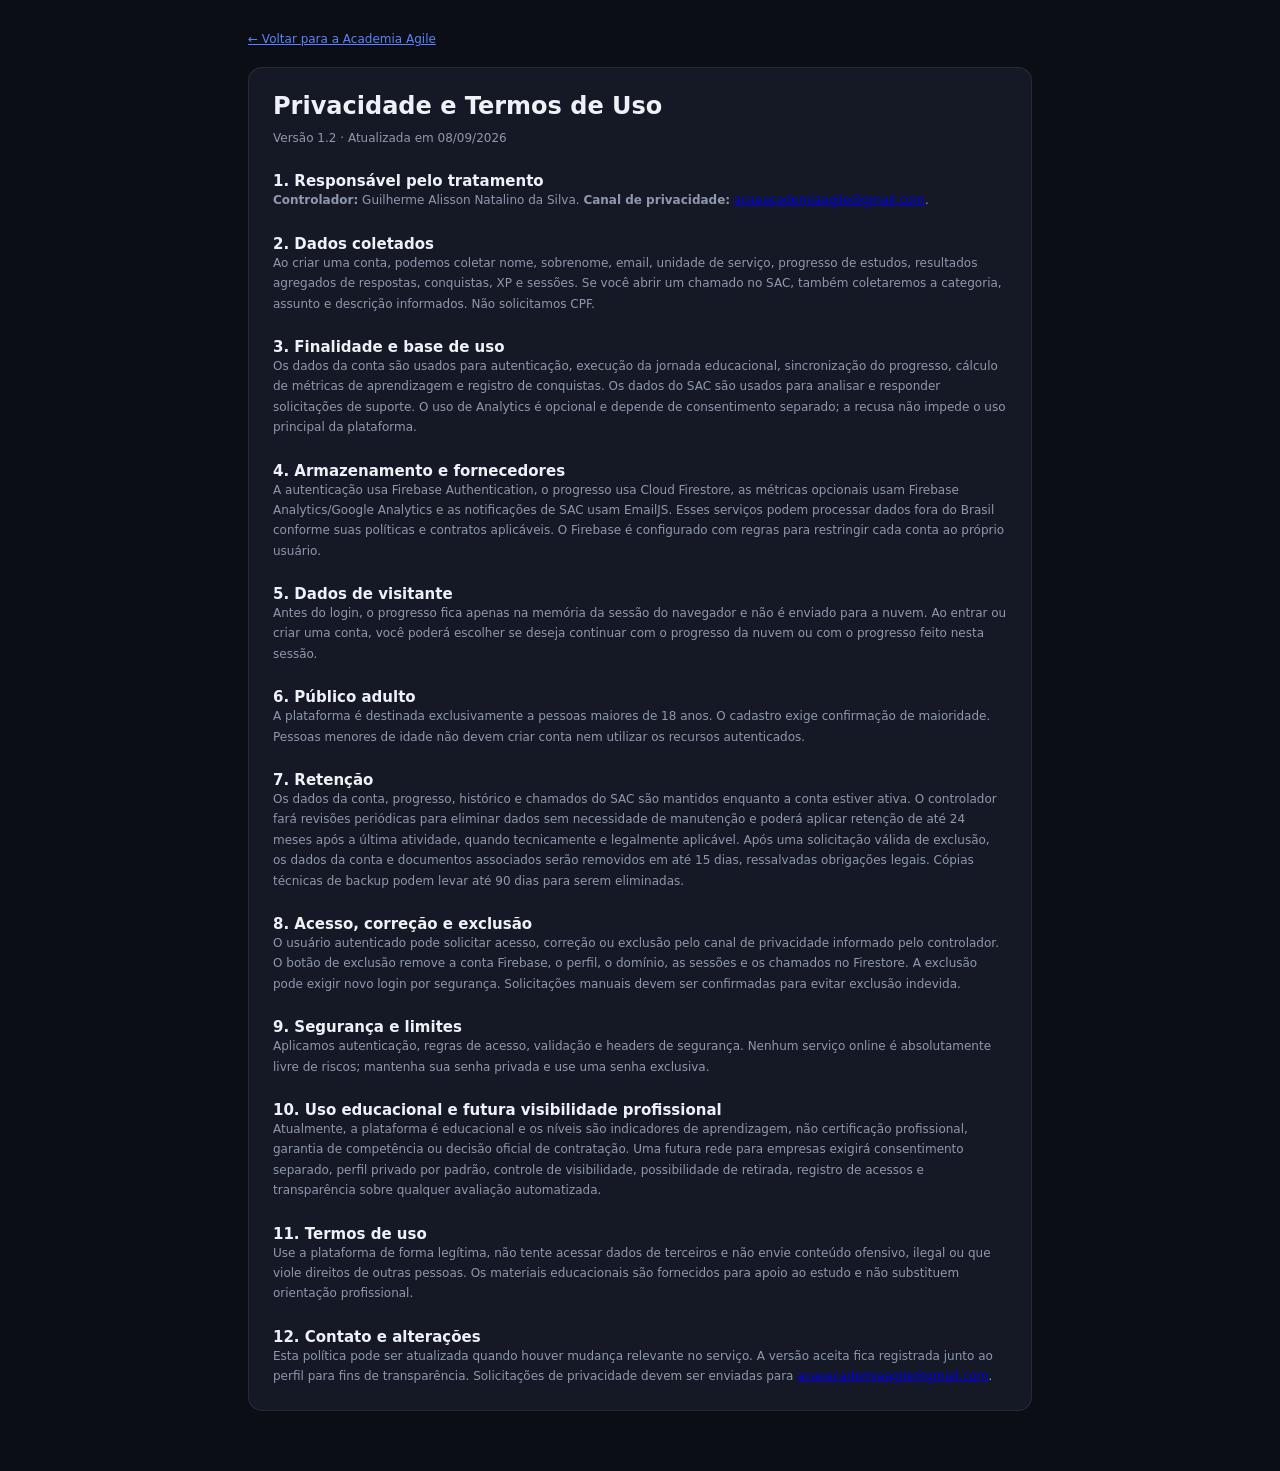
==== commit d76dcdcd: "Finaliza area administrativa e experiencia de suporte" ====
--- a/data-policy.html
+++ b/data-policy.html
@@ -33,10 +33,10 @@
       <p>A plataforma é destinada exclusivamente a pessoas maiores de 18 anos. O cadastro exige confirmação de maioridade. Pessoas menores de idade não devem criar conta nem utilizar os recursos autenticados.</p>
 
       <h2>7. Retenção</h2>
-      <p>Os dados da conta, progresso, histórico e chamados do SAC são mantidos enquanto a conta estiver ativa ou por até 24 meses após a última atividade, conforme a necessidade de manutenção do serviço. Após uma solicitação válida de exclusão, os dados da conta e documentos associados serão removidos em até 15 dias, ressalvadas obrigações legais. Cópias técnicas de backup podem levar até 90 dias para serem eliminadas.</p>
+      <p>Os dados da conta, progresso, histórico e chamados do SAC são mantidos enquanto a conta estiver ativa. O controlador fará revisões periódicas para eliminar dados sem necessidade de manutenção e poderá aplicar retenção de até 24 meses após a última atividade, quando tecnicamente e legalmente aplicável. Após uma solicitação válida de exclusão, os dados da conta e documentos associados serão removidos em até 15 dias, ressalvadas obrigações legais. Cópias técnicas de backup podem levar até 90 dias para serem eliminadas.</p>
 
       <h2>8. Acesso, correção e exclusão</h2>
-      <p>O usuário autenticado pode solicitar acesso, correção ou exclusão pelo canal de privacidade informado pelo controlador. O botão de exclusão remove a conta Firebase, o perfil, o domínio e as sessões no Firestore. A exclusão pode exigir novo login por segurança. Solicitações manuais devem ser confirmadas para evitar exclusão indevida.</p>
+      <p>O usuário autenticado pode solicitar acesso, correção ou exclusão pelo canal de privacidade informado pelo controlador. O botão de exclusão remove a conta Firebase, o perfil, o domínio, as sessões e os chamados no Firestore. A exclusão pode exigir novo login por segurança. Solicitações manuais devem ser confirmadas para evitar exclusão indevida.</p>
 
       <h2>9. Segurança e limites</h2>
       <p>Aplicamos autenticação, regras de acesso, validação e headers de segurança. Nenhum serviço online é absolutamente livre de riscos; mantenha sua senha privada e use uma senha exclusiva.</p>
--- a/css/styles.css
+++ b/css/styles.css
@@ -8,6 +8,7 @@
   --amber:#f6c343;--violet:#a77bff;--r:12px;--rl:18px;
   --font:Inter,system-ui,sans-serif;--mono:"JetBrains Mono",monospace;
 }
+*[hidden] { display: none !important; }
 body{margin:0;background:var(--bg);color:var(--text);font-family:var(--font);overflow-x:hidden}
 button,a{font:inherit}
 .top{position:sticky;top:0;z-index:50;background:rgba(11,14,20,.97);backdrop-filter:blur(12px);border-bottom:1px solid var(--border)}
@@ -171,6 +172,8 @@
 .avatar-logo { width: 100%; height: 100%; object-fit: contain; display: block; border-radius: 50%; }
 .avatar-person-icon { width: 22px; height: 22px; color: var(--muted); display: block; }
 .icon-btn { width: 40px; height: 40px; background: transparent; }
+.notification-button { position: relative; }
+.notification-count { position: absolute; top: -5px; right: -5px; min-width: 16px; height: 16px; padding: 0 4px; display: grid; place-items: center; border-radius: 999px; background: var(--red); color: #fff; font: 700 9px var(--mono); }
 
 /* ---- Nav ícones SVG ---- */
 .nav-icon {
@@ -443,9 +446,25 @@
 .support-login-note, .support-user-note { margin-bottom: 10px; padding: 12px; border: 1px solid var(--border); border-radius: 9px; color: var(--muted); font-size: 11px; }
 .support-user-note b { color: var(--text); }
 .support-ticket-list { display: grid; gap: 7px; }
-.support-ticket { padding: 12px; background: var(--surface); border: 1px solid var(--border); border-radius: 8px; }
+.support-ticket { width: 100%; display: flex; align-items: center; justify-content: space-between; padding: 12px; background: var(--surface); border: 1px solid var(--border); border-radius: 8px; color: var(--text); cursor: pointer; text-align: left; }
+.support-ticket:hover { border-color: var(--accent); background: rgba(91,130,255,.07); }
 .support-ticket b, .support-ticket small { display: block; }
 .support-ticket small { margin-top: 4px; color: var(--muted); font-size: 9px; }
+.support-ticket strong { color: var(--muted); font-size: 20px; }
+.support-ticket-detail { padding: 24px; }
+.support-ticket-detail-head { display: flex; align-items: center; gap: 8px; color: var(--muted); font-size: 10px; }
+.support-ticket-detail h2 { margin: 16px 0 4px; color: var(--text); font-size: 18px; }
+.support-ticket-detail > small { color: var(--muted); font-size: 10px; }
+.support-detail-block { margin-top: 18px; padding: 14px; border: 1px solid var(--border); border-radius: 9px; background: rgba(255,255,255,.03); }
+.support-detail-block b { display: block; font-size: 11px; }
+.support-detail-block p { margin: 8px 0 0; color: var(--muted); font-size: 12px; line-height: 1.6; white-space: pre-wrap; }
+.support-response.has-response { border-color: rgba(35,213,110,.35); background: rgba(35,213,110,.06); }
+.admin-ticket { margin-bottom: 12px; padding: 16px; background: var(--surface); border: 1px solid var(--border); border-radius: 12px; }
+.admin-ticket-meta { display: flex; align-items: center; gap: 8px; flex-wrap: wrap; color: var(--muted); font-size: 10px; }
+.admin-ticket h3 { margin: 14px 0 6px; font-size: 15px; }
+.admin-ticket p { margin: 0 0 12px; color: var(--muted); font-size: 12px; line-height: 1.6; white-space: pre-wrap; }
+.admin-response { width: 100%; box-sizing: border-box; margin-bottom: 9px; padding: 11px; resize: vertical; border: 1px solid var(--border2); border-radius: 8px; background: rgba(255,255,255,.04); color: var(--text); font: 12px var(--sans); }
+.admin-response:focus { outline: none; border-color: var(--accent); box-shadow: 0 0 0 3px rgba(91,130,255,.16); }
 
 /* ---- Responsivo ---- */
 @media (max-width: 900px) {
@@ -646,11 +665,30 @@
 .account-chevron { color: var(--muted); font-size: 20px; }
 .account-cancel { display: block; margin: 10px auto 0; border: 0; background: transparent; color: var(--muted); cursor: pointer; font-size: 11px; }
 .account-cancel:hover { color: #fff; }
+.notification-panel { padding: 24px; }
+.notification-panel h2 { margin: 0 0 14px; font-size: 18px; }
+.notification-item { padding: 12px; margin-bottom: 8px; border: 1px solid var(--border); border-radius: 8px; background: rgba(91,130,255,.06); }
+.notification-item b, .notification-item p { display: block; }
+.notification-item p { margin: 4px 0 0; color: var(--muted); font-size: 11px; }
 .consent-check { display: flex; align-items: flex-start; gap: 8px; color: var(--muted); font-size: 10px; line-height: 1.45; }
 .consent-check input { margin-top: 2px; accent-color: var(--accent); }
 .consent-check a { color: var(--accent); }
-.data-choice-actions { display: grid; gap: 8px; margin-top: 16px; }
-.data-choice .tiny { margin-top: 12px; font-size: 9px; }
+.data-choice { padding: 26px 24px 22px; }
+.data-choice-icon { width: 42px; height: 42px; display: grid; place-items: center; margin-bottom: 14px; border: 1px solid rgba(91,130,255,.35); border-radius: 12px; background: rgba(91,130,255,.12); color: var(--accent); font-size: 22px; }
+.data-choice-heading .eyebrow { margin-bottom: 6px; }
+.data-choice-heading h2 { margin: 0; color: var(--text); font-size: 22px; }
+.data-choice-heading p { margin: 7px 0 0; color: var(--muted); font-size: 11px; line-height: 1.5; }
+.data-choice-actions { display: grid; gap: 9px; margin-top: 20px; }
+.data-choice-option { width: 100%; display: flex; align-items: center; gap: 11px; padding: 13px; border: 1px solid var(--border2); border-radius: 10px; background: rgba(255,255,255,.03); color: var(--text); cursor: pointer; text-align: left; }
+.data-choice-option:hover, .data-choice-option:focus { border-color: var(--accent); background: rgba(91,130,255,.08); outline: none; }
+.data-choice-option--primary { border-color: rgba(91,130,255,.65); background: rgba(91,130,255,.12); }
+.data-choice-option-icon { width: 29px; height: 29px; flex: 0 0 29px; display: grid; place-items: center; border-radius: 8px; background: rgba(91,130,255,.18); color: var(--accent); font-size: 17px; }
+.data-choice-option > span:nth-child(2) { min-width: 0; flex: 1; }
+.data-choice-option b, .data-choice-option small { display: block; }
+.data-choice-option b { font-size: 12px; }
+.data-choice-option small { margin-top: 4px; color: var(--muted); font-size: 9px; line-height: 1.4; }
+.data-choice-option strong { color: var(--muted); font-size: 20px; }
+.data-choice-note { margin: 16px 0 0; color: var(--muted); font-size: 9px; line-height: 1.45; }
 .legal-page { max-width: 820px; margin: 0 auto; padding: 28px 18px 60px; }
 .legal-back { color: var(--accent); font-size: 12px; }
 .legal-content { margin-top: 20px; padding: 24px; background: var(--surface); border: 1px solid var(--border); border-radius: 14px; }
